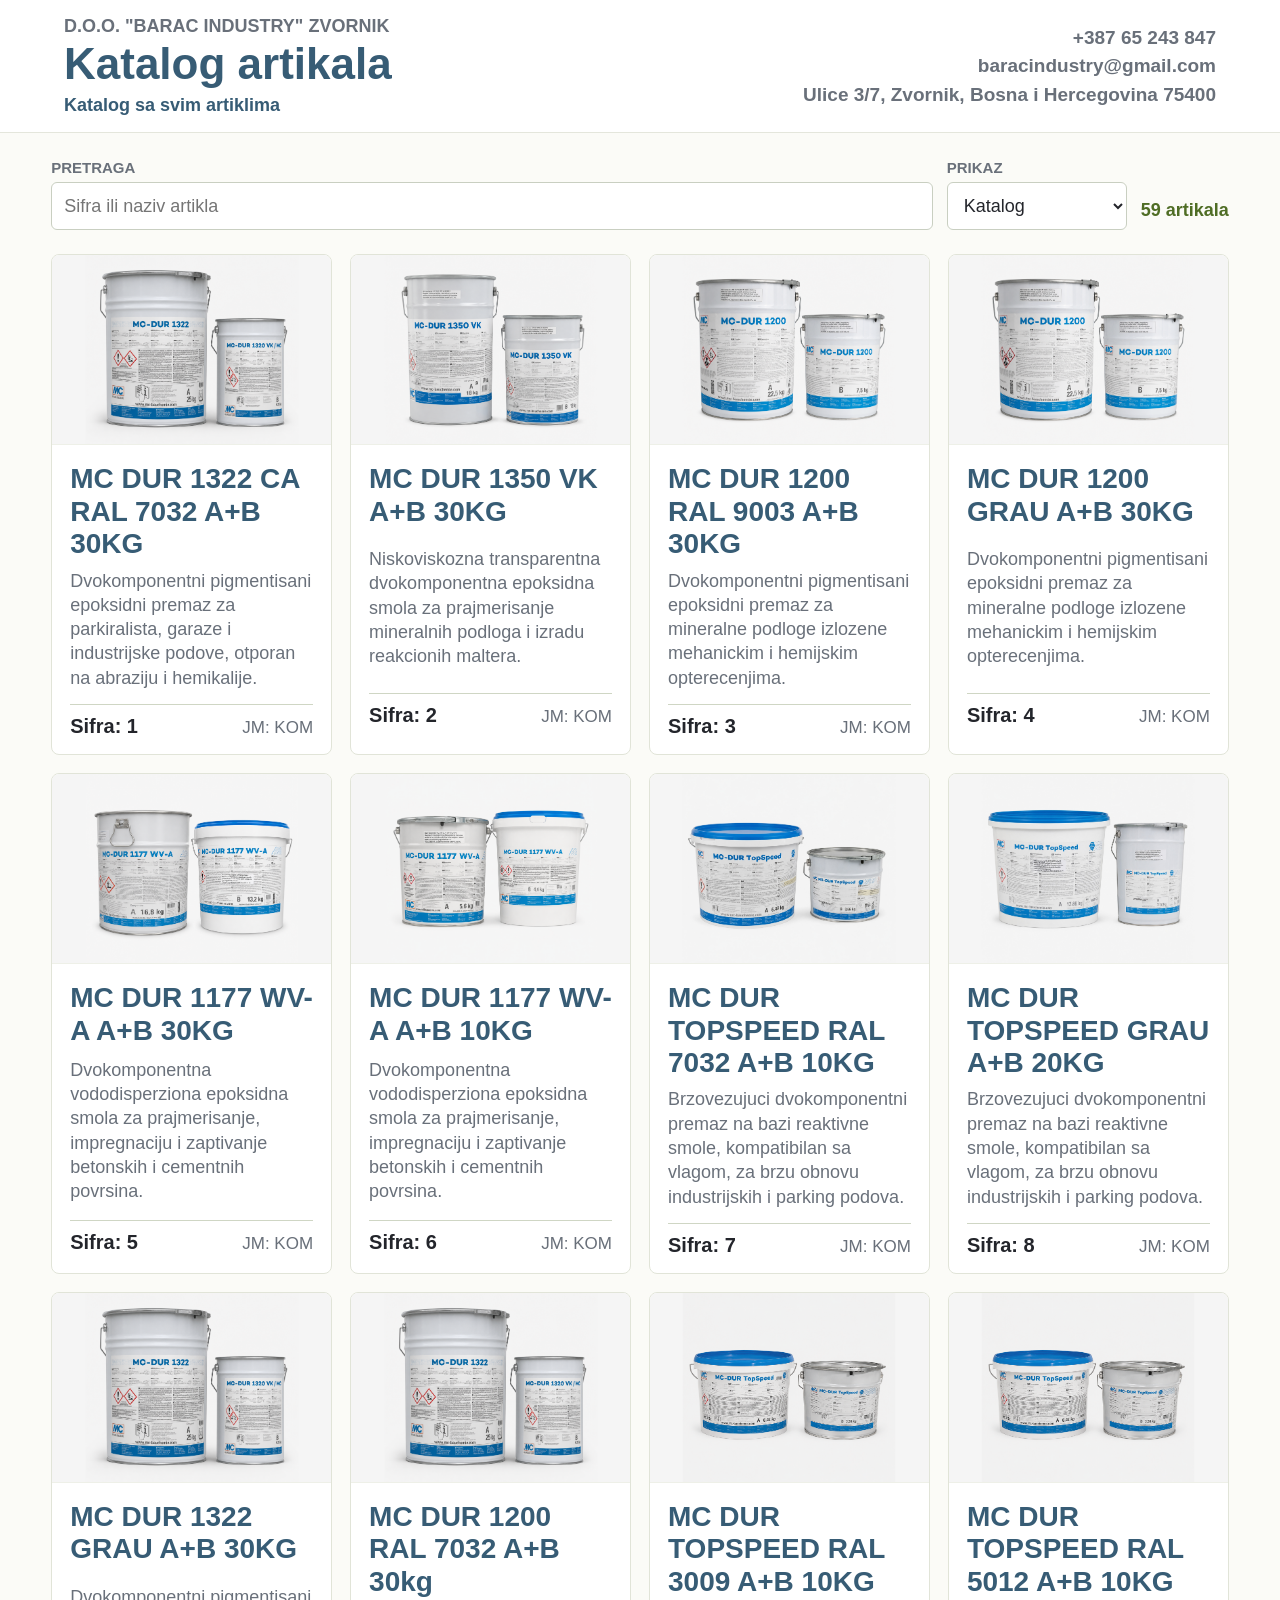
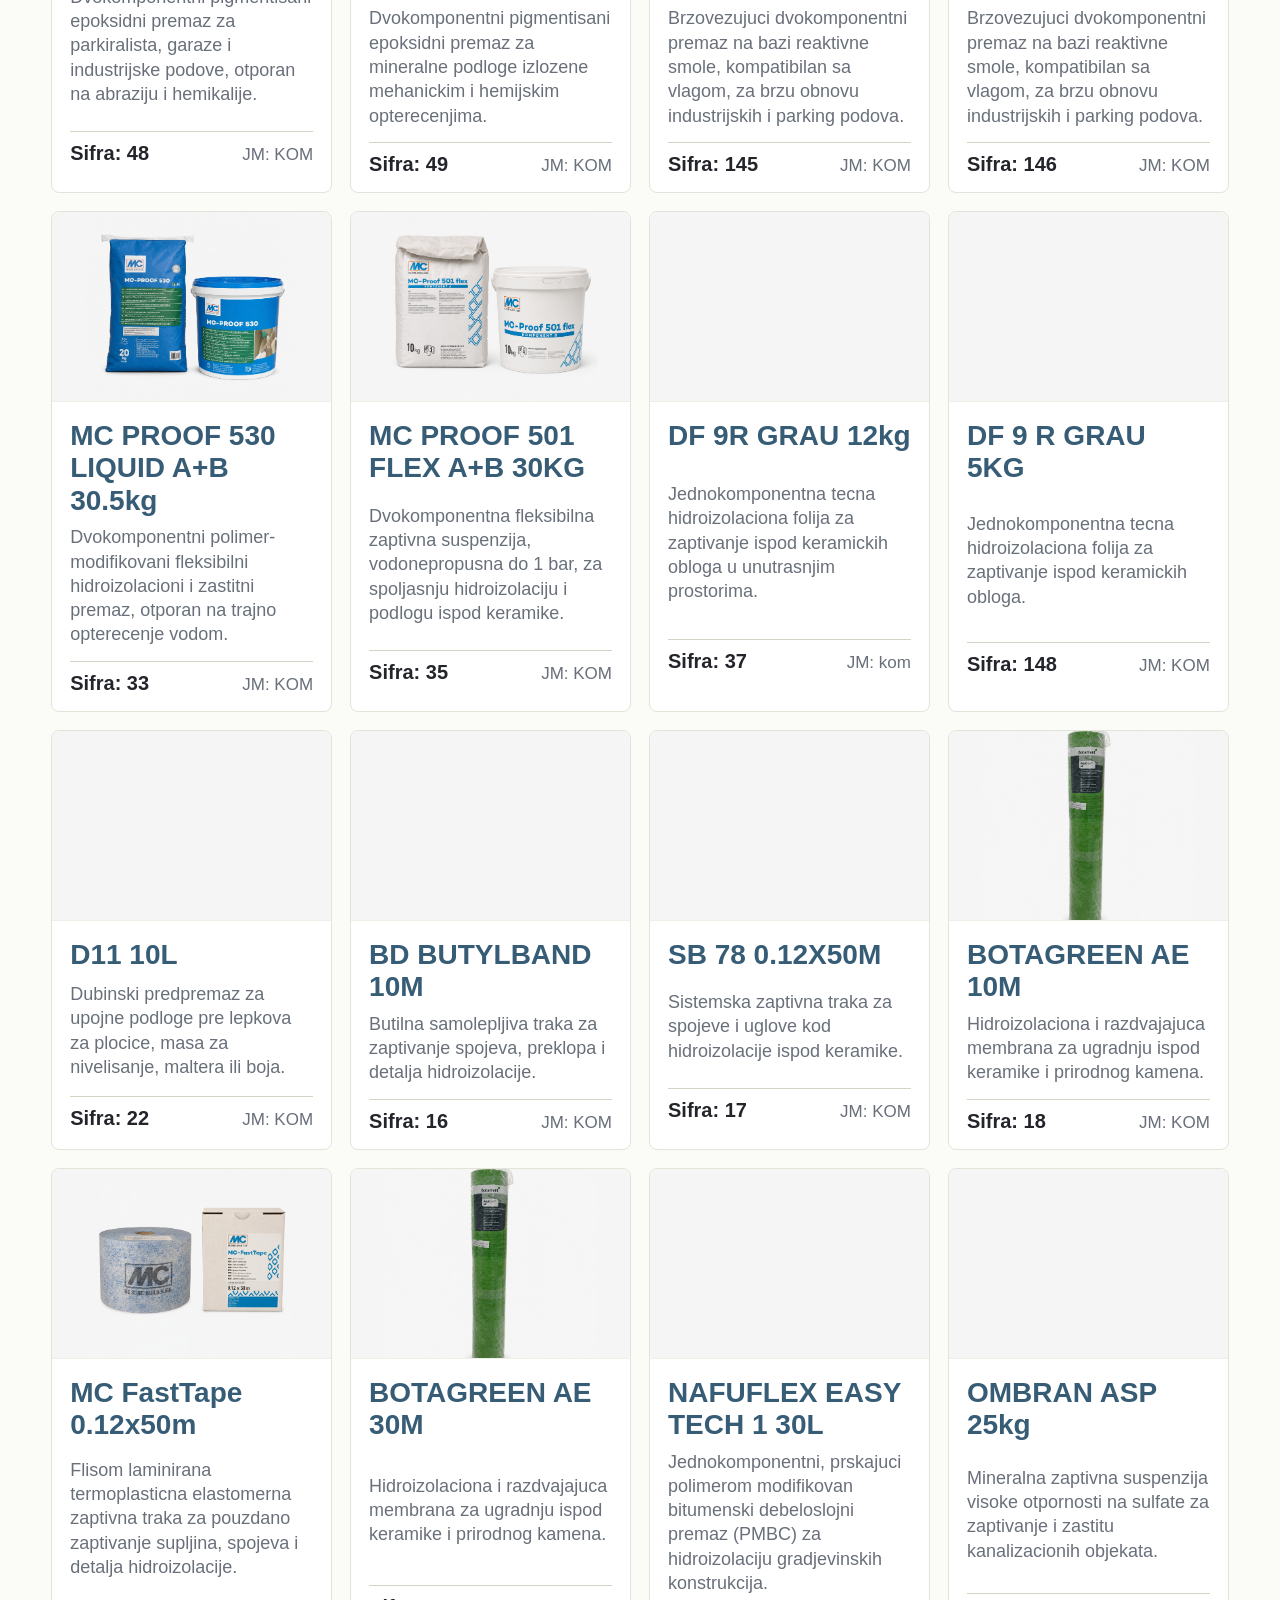
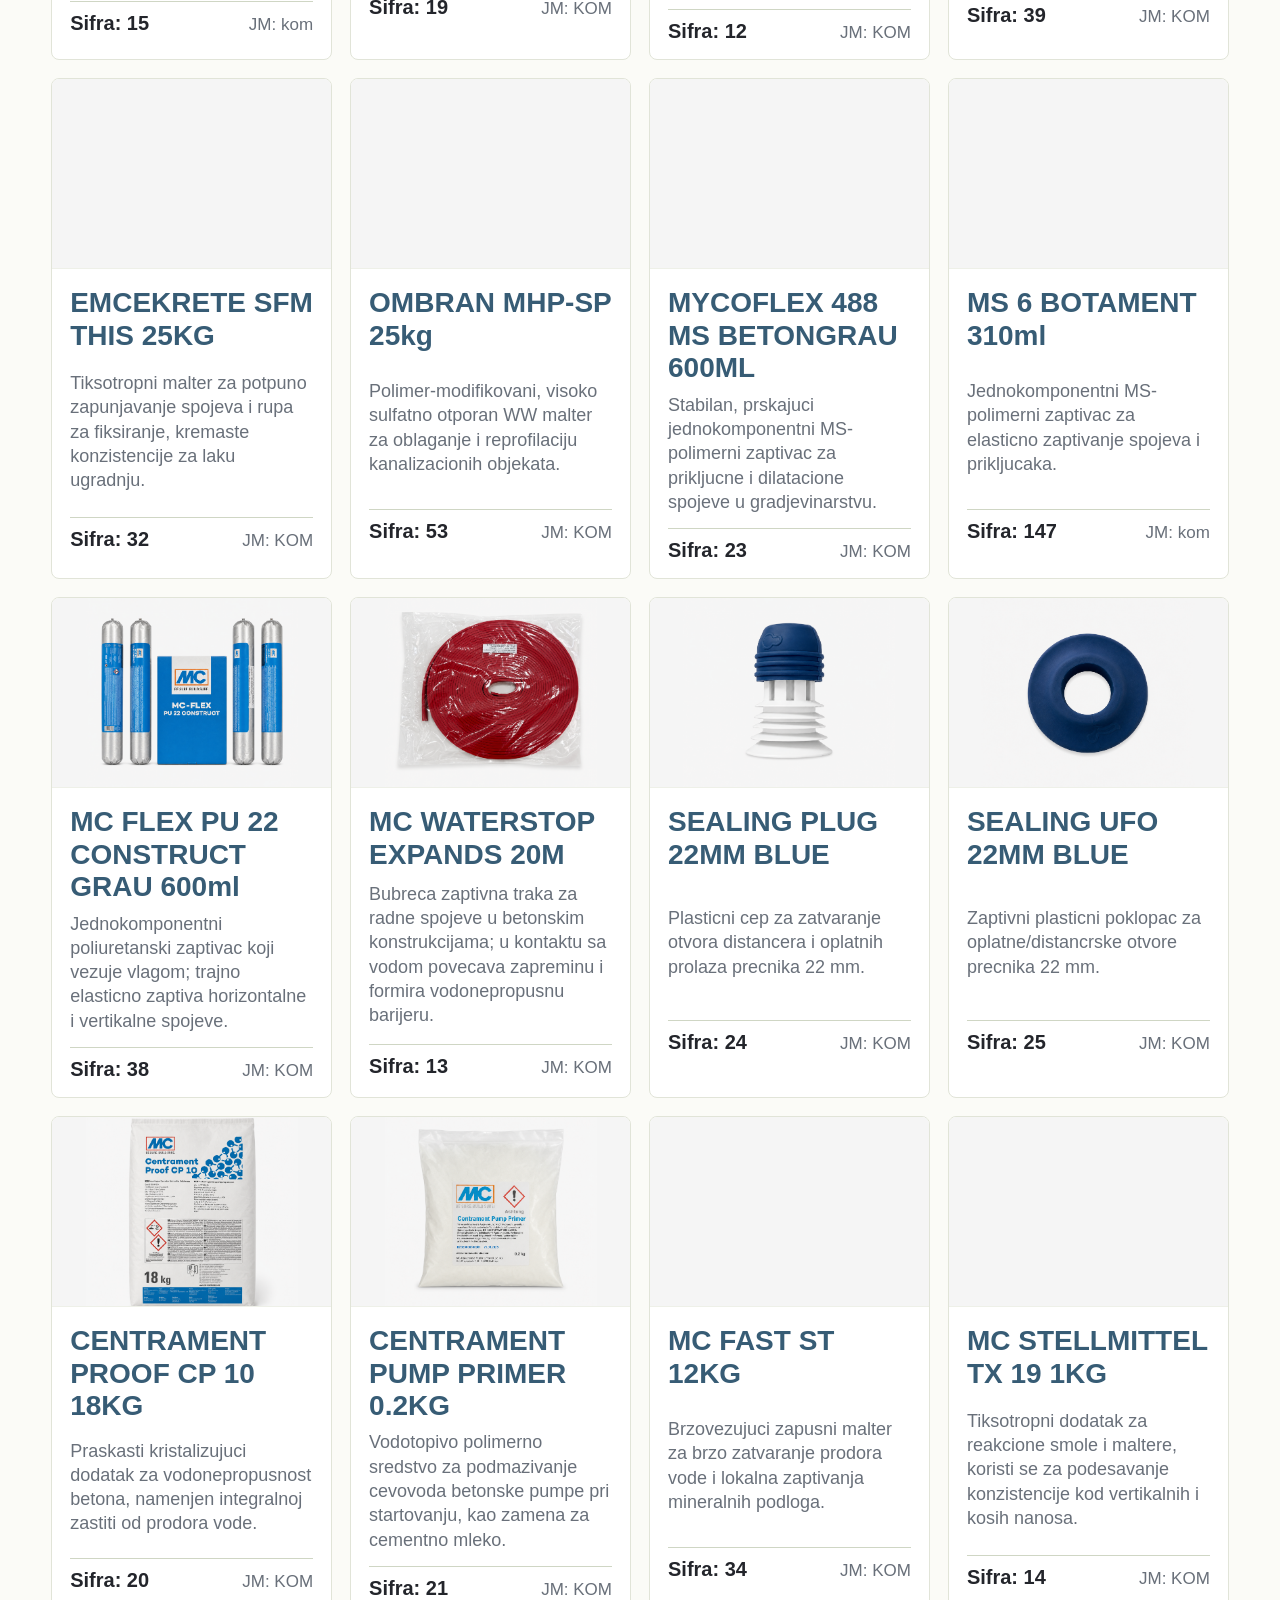
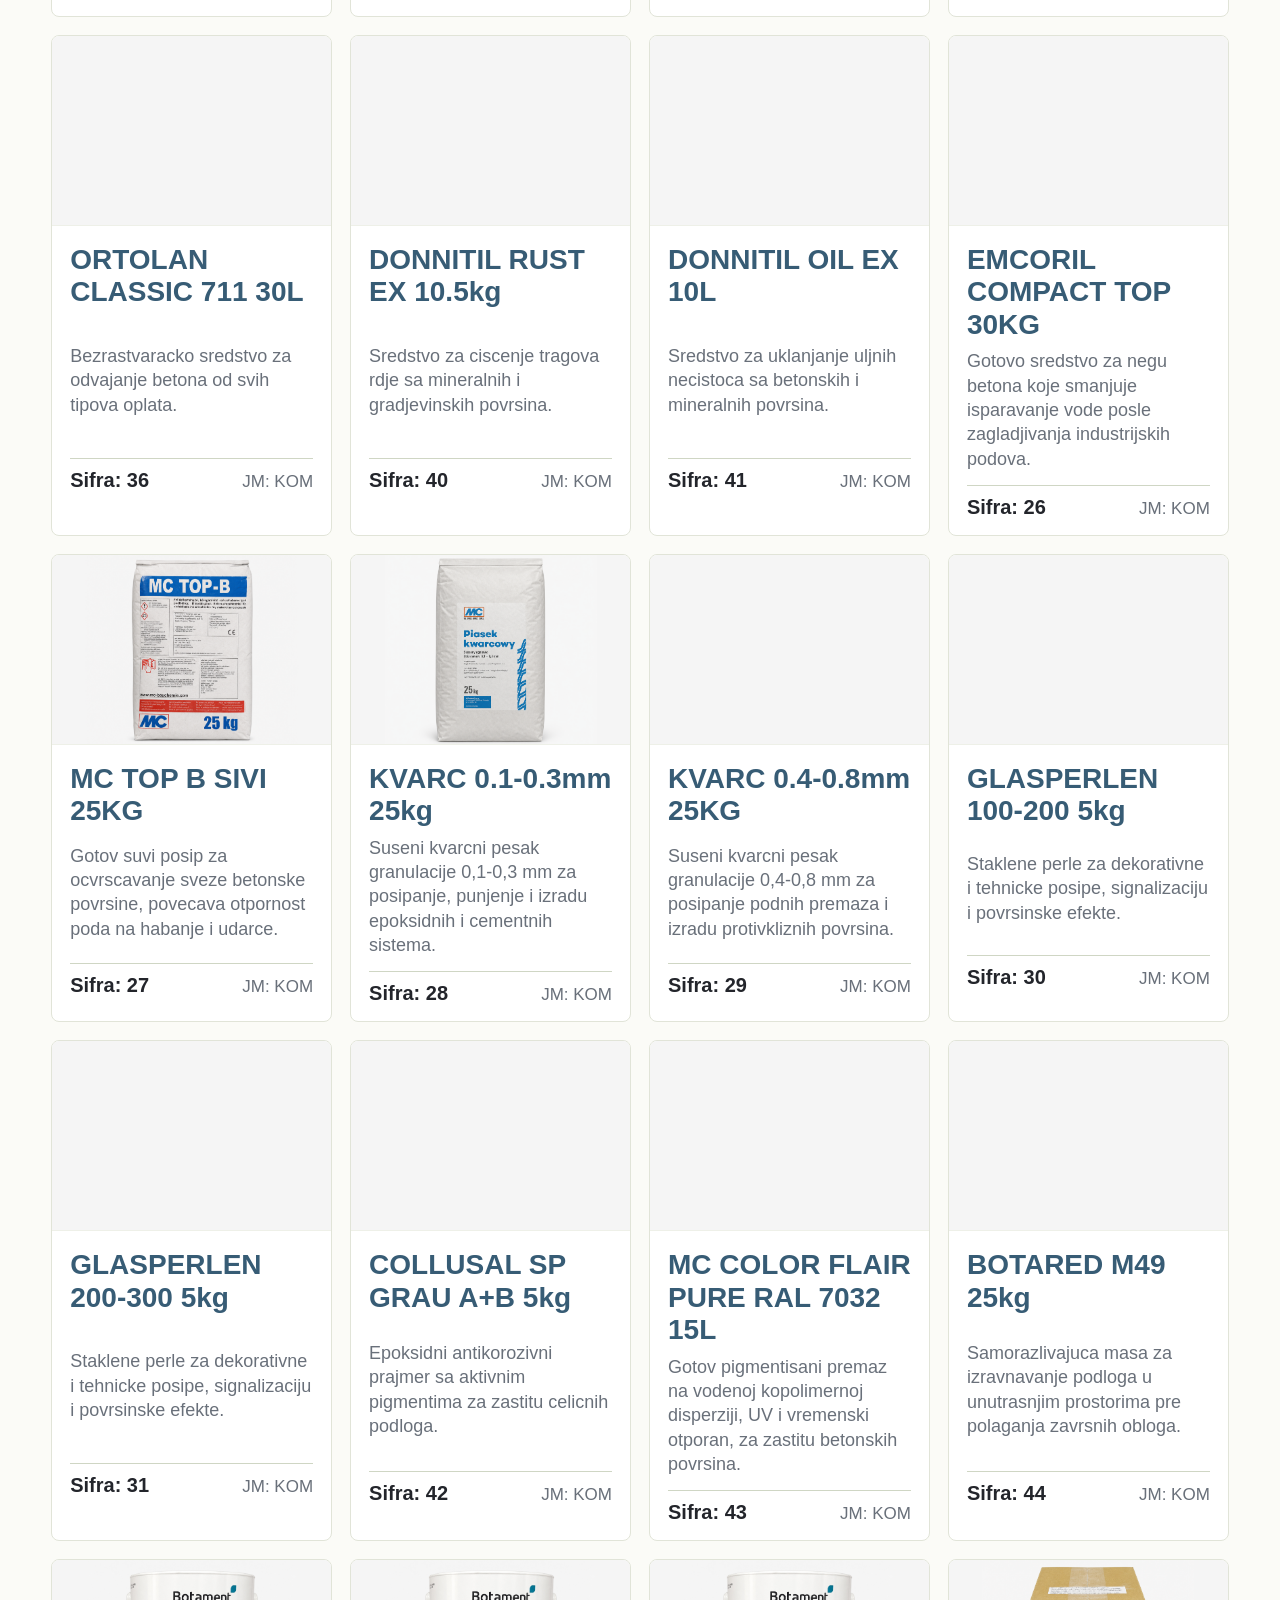
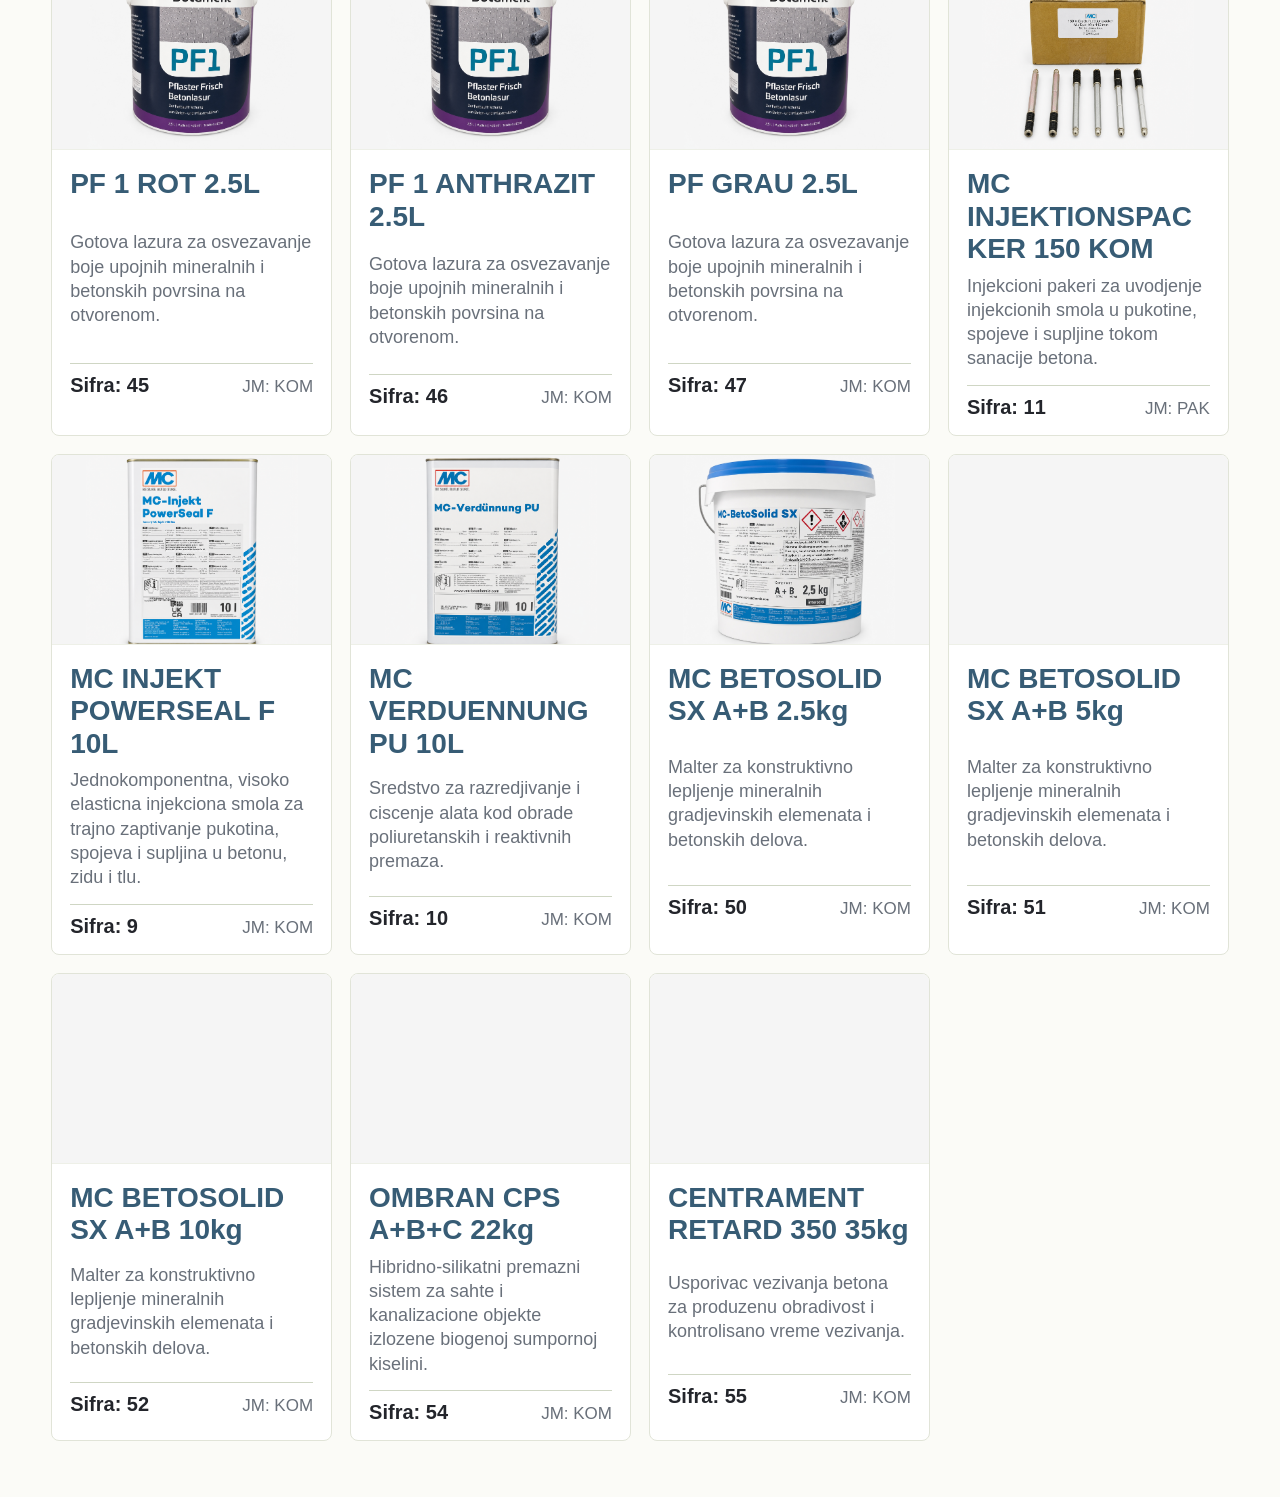
==== odabrani-artikli.html @ 626e8950 "Add selected product catalog and PDFs Co-authored-by: Copilot App <223556219+Copilot@users.noreply.g" ====
<!doctype html>
<html lang="bs">
  <head>
    <meta charset="utf-8" />
    <meta name="viewport" content="width=device-width, initial-scale=1" />
    <title>Katalog odabranih artikala</title>
    <link rel="stylesheet" href="./styles.css" />
    <script src="./products.js" defer></script>
    <script src="./app.js" defer></script>
  </head>
  <body class="catalog--selected">
    <header class="sitebar">
      <div class="brand-block">
        <p class="eyebrow">D.o.o. "Barac industry" Zvornik</p>
        <h1>Katalog artikala</h1>
        <a class="catalog-link" href="./index.html">Katalog sa svim artiklima</a>
      </div>
      <address class="contact-info" aria-label="Kontakt informacije">
        <span>+387 65 243 847</span>
        <span>baracindustry@gmail.com</span>
        <span>Ulice 3/7, Zvornik, Bosna i Hercegovina 75400</span>
      </address>
    </header>

    <main class="catalog-shell">
      <section class="toolbar" aria-label="Filter kataloga">
        <label class="search-box">
          <span>Pretraga</span>
          <input data-search type="search" placeholder="Sifra ili naziv artikla" />
        </label>
        <label class="view-box">
          <span>Prikaz</span>
          <select data-view>
            <option value="catalog">Katalog</option>
            <option value="compact">Kompaktno</option>
          </select>
        </label>
        <output data-count></output>
      </section>

      <section
        class="catalog-grid"
        data-grid
        data-codes="1,2,3,4,5,6,7,8,48,49,145,146,33,35,37,148,22,16,17,18,15,19,12,39,32,53,23,147,38,13,24,25,20,21,34,14,36,40,41,26,27,28,29,30,31,42,43,44,45,46,47,11,9,10,50,51,52,54,55"
        aria-live="polite"
      ></section>
    </main>
  </body>
</html>
---- styles.css ----
:root {
  --ink: #23252b;
  --muted: #69707a;
  --line: #cfd6c4;
  --paper: #fbfbf7;
  --surface: #ffffff;
  --green: #6e8f35;
  --green-dark: #4f6d25;
  --blue: #375c75;
  --amber: #b47b31;
  --red: #9b4f45;
  --shadow: 0 14px 40px rgba(35, 37, 43, 0.09);
}

* {
  box-sizing: border-box;
}

html {
  color: var(--ink);
  font-family: Arial, Helvetica, sans-serif;
  background: var(--paper);
}

body {
  font-size: 18px;
  margin: 0;
}

.sitebar {
  align-items: center;
  background: var(--surface);
  border-bottom: 1px solid #e4e6dc;
  display: flex;
  gap: 24px;
  justify-content: space-between;
  min-height: 96px;
  padding: 16px max(24px, 5vw);
  position: sticky;
  top: 0;
  z-index: 10;
}

.brand-block {
  min-width: 0;
}

.eyebrow {
  color: var(--muted);
  font-size: 18px;
  font-weight: 700;
  letter-spacing: 0;
  margin: 0 0 4px;
  text-transform: uppercase;
}

h1 {
  color: var(--green-dark);
  font-size: 44px;
  line-height: 1.05;
  margin: 0;
}

.catalog-link {
  color: var(--blue);
  display: inline-block;
  font-size: 18px;
  font-weight: 700;
  margin-top: 8px;
  text-decoration: none;
}

.catalog-link:hover {
  text-decoration: underline;
}

.catalog--selected h1,
.catalog--selected .product-copy h2 {
  color: var(--blue);
}

.contact-info {
  color: var(--muted);
  display: flex;
  flex-direction: column;
  font-size: 19px;
  font-style: normal;
  font-weight: 700;
  gap: 3px;
  align-items: flex-end;
  line-height: 1.35;
  min-width: min(360px, 100%);
  text-align: right;
}

.contact-info > * {
  display: block;
}

select,
input {
  border: 1px solid #c9cfc1;
  border-radius: 6px;
  color: var(--ink);
  font: inherit;
}

.catalog-shell {
  margin: 0 auto;
  max-width: 1280px;
  padding: 26px max(18px, 4vw) 56px;
}

.toolbar {
  align-items: end;
  display: grid;
  gap: 14px;
  grid-template-columns: minmax(220px, 1fr) 180px auto;
  margin-bottom: 24px;
}

.search-box,
.view-box {
  display: grid;
  gap: 6px;
}

.search-box span,
.view-box span {
  color: var(--muted);
  font-size: 15px;
  font-weight: 700;
  text-transform: uppercase;
}

input,
select {
  background: #fff;
  min-height: 48px;
  padding: 0 12px;
}

output {
  color: var(--green-dark);
  font-weight: 700;
  min-height: 42px;
  padding: 12px 0 0;
  text-align: right;
}

.catalog-grid {
  display: grid;
  gap: 18px;
  grid-template-columns: repeat(auto-fit, minmax(280px, 1fr));
}

.product-card {
  background: var(--surface);
  border: 1px solid #e1e4d8;
  border-radius: 8px;
  display: grid;
  grid-template-rows: 190px 1fr;
  min-height: 372px;
  overflow: hidden;
}

.product-image {
  align-items: center;
  background:
    linear-gradient(135deg, rgba(110, 143, 53, 0.16), rgba(55, 92, 117, 0.14)),
    repeating-linear-gradient(0deg, #f8f8f2 0, #f8f8f2 12px, #eef1e8 13px, #eef1e8 14px);
  --product-image-max-height: 166px;
  block-size: 190px;
  display: grid;
  justify-items: center;
  min-block-size: 0;
  overflow: hidden;
  padding: 12px;
  position: relative;
}

.product-card--tools .product-image {
  background:
    linear-gradient(135deg, rgba(180, 123, 49, 0.18), rgba(110, 143, 53, 0.12)),
    repeating-linear-gradient(90deg, #f8f8f2 0, #f8f8f2 16px, #eef1e8 17px, #eef1e8 18px);
}

.product-card--coatings .product-image {
  background:
    linear-gradient(135deg, rgba(55, 92, 117, 0.18), rgba(155, 79, 69, 0.13)),
    repeating-linear-gradient(0deg, #f8f8f2 0, #f8f8f2 12px, #eef1e8 13px, #eef1e8 14px);
}

.product-card--services .product-image {
  background:
    linear-gradient(135deg, rgba(155, 79, 69, 0.16), rgba(180, 123, 49, 0.16)),
    repeating-linear-gradient(90deg, #f8f8f2 0, #f8f8f2 16px, #eef1e8 17px, #eef1e8 18px);
}

.product-card .product-image--filled {
  background: #f5f5f5;
  border-bottom: 1px solid #eef0e8;
}

.product-card .product-image--empty {
  align-content: center;
  background: #f6f7f1;
  border-bottom: 1px solid #eef0e8;
  gap: 10px;
  grid-template-rows: auto auto;
}

.product-image img {
  display: block;
  height: auto;
  max-height: var(--product-image-max-height);
  max-width: 100%;
  object-fit: contain;
  object-position: center;
  transform: scale(1.28);
  width: auto;
}

.placeholder-mark {
  align-items: center;
  background: #fff;
  border: 1px solid #d7dccf;
  border-radius: 6px;
  color: var(--muted);
  display: flex;
  font-size: 19px;
  font-weight: 700;
  height: 52px;
  justify-content: center;
  width: 72px;
}

.placeholder-caption {
  color: var(--muted);
  font-size: 14px;
  font-weight: 700;
  text-transform: uppercase;
}

.product-copy {
  display: grid;
  gap: 8px;
  min-width: 0;
  padding: 18px 18px 16px;
}

.product-copy h2 {
  color: var(--green-dark);
  font-size: 28px;
  line-height: 1.16;
  margin: 0;
  overflow-wrap: anywhere;
}

.description {
  color: var(--muted);
  font-size: 18px;
  line-height: 1.35;
  margin: 0;
}

.meta-line {
  align-items: baseline;
  border-top: 1px solid var(--line);
  display: flex;
  gap: 12px;
  justify-content: space-between;
  margin-top: 6px;
  padding-top: 10px;
}

.meta-line strong {
  font-size: 20px;
}

.meta-line span {
  color: var(--muted);
  font-size: 17px;
}

.catalog-grid[data-view="compact"] {
  grid-template-columns: repeat(auto-fit, minmax(260px, 1fr));
}

.catalog-grid[data-view="compact"] .product-card {
  grid-template-columns: 92px minmax(0, 1fr);
  grid-template-rows: auto;
  min-height: 148px;
}

.catalog-grid[data-view="compact"] .product-image {
  --product-image-max-height: 132px;
  block-size: 148px;
  inline-size: 92px;
  min-block-size: 0;
  min-height: 0;
  padding: 8px;
}

.catalog-grid[data-view="compact"] .placeholder-mark {
  font-size: 14px;
  height: 36px;
  width: 52px;
}

.catalog-grid[data-view="compact"] .placeholder-caption {
  display: none;
}

@media (max-width: 720px) {
  .sitebar {
    align-items: stretch;
    flex-direction: column;
    gap: 8px;
  }

  .contact-info {
    align-items: flex-start;
    gap: 2px;
    min-width: 0;
    text-align: left;
  }

  .toolbar {
    grid-template-columns: 1fr;
  }

  output {
    text-align: left;
  }
}

@page {
  size: A4 portrait;
  margin: 12mm;
}

@media print {
  .sitebar {
    align-items: start;
    display: grid;
    gap: 8mm;
    grid-template-columns: minmax(0, 1fr) minmax(0, 1fr);
    min-height: 0;
    padding: 0 0 6mm;
    position: static;
    break-inside: avoid;
    page-break-inside: avoid;
  }

  .eyebrow,
  .contact-info {
    font-size: 11pt;
  }

  h1 {
    font-size: 24pt;
  }

  .catalog-link {
    display: none;
  }

  .contact-info {
    align-items: flex-end;
    min-width: 0;
  }

  .catalog-shell {
    max-width: none;
    padding: 0;
  }

  .toolbar {
    display: none;
  }

  .catalog-grid {
    display: grid;
    gap: 4mm;
    grid-template-columns: repeat(2, minmax(0, 1fr));
    align-items: start;
    margin-top: 5mm;
  }

  .product-card {
    break-inside: avoid;
    display: grid;
    grid-template-columns: minmax(0, 1fr);
    grid-template-rows: 28mm auto;
    min-height: 0;
    page-break-inside: avoid;
  }

  .product-image {
    --product-image-max-height: 25mm;
    block-size: 28mm;
    padding: 2mm;
  }

  .product-copy {
    gap: 1.5mm;
    padding: 2mm;
  }

  .product-copy h2 {
    font-size: 11pt;
  }

  .description {
    font-size: 9pt;
  }

  .meta-line {
    margin-top: 1mm;
    padding-top: 1.5mm;
  }

  .meta-line strong,
  .meta-line span {
    font-size: 9pt;
  }
}
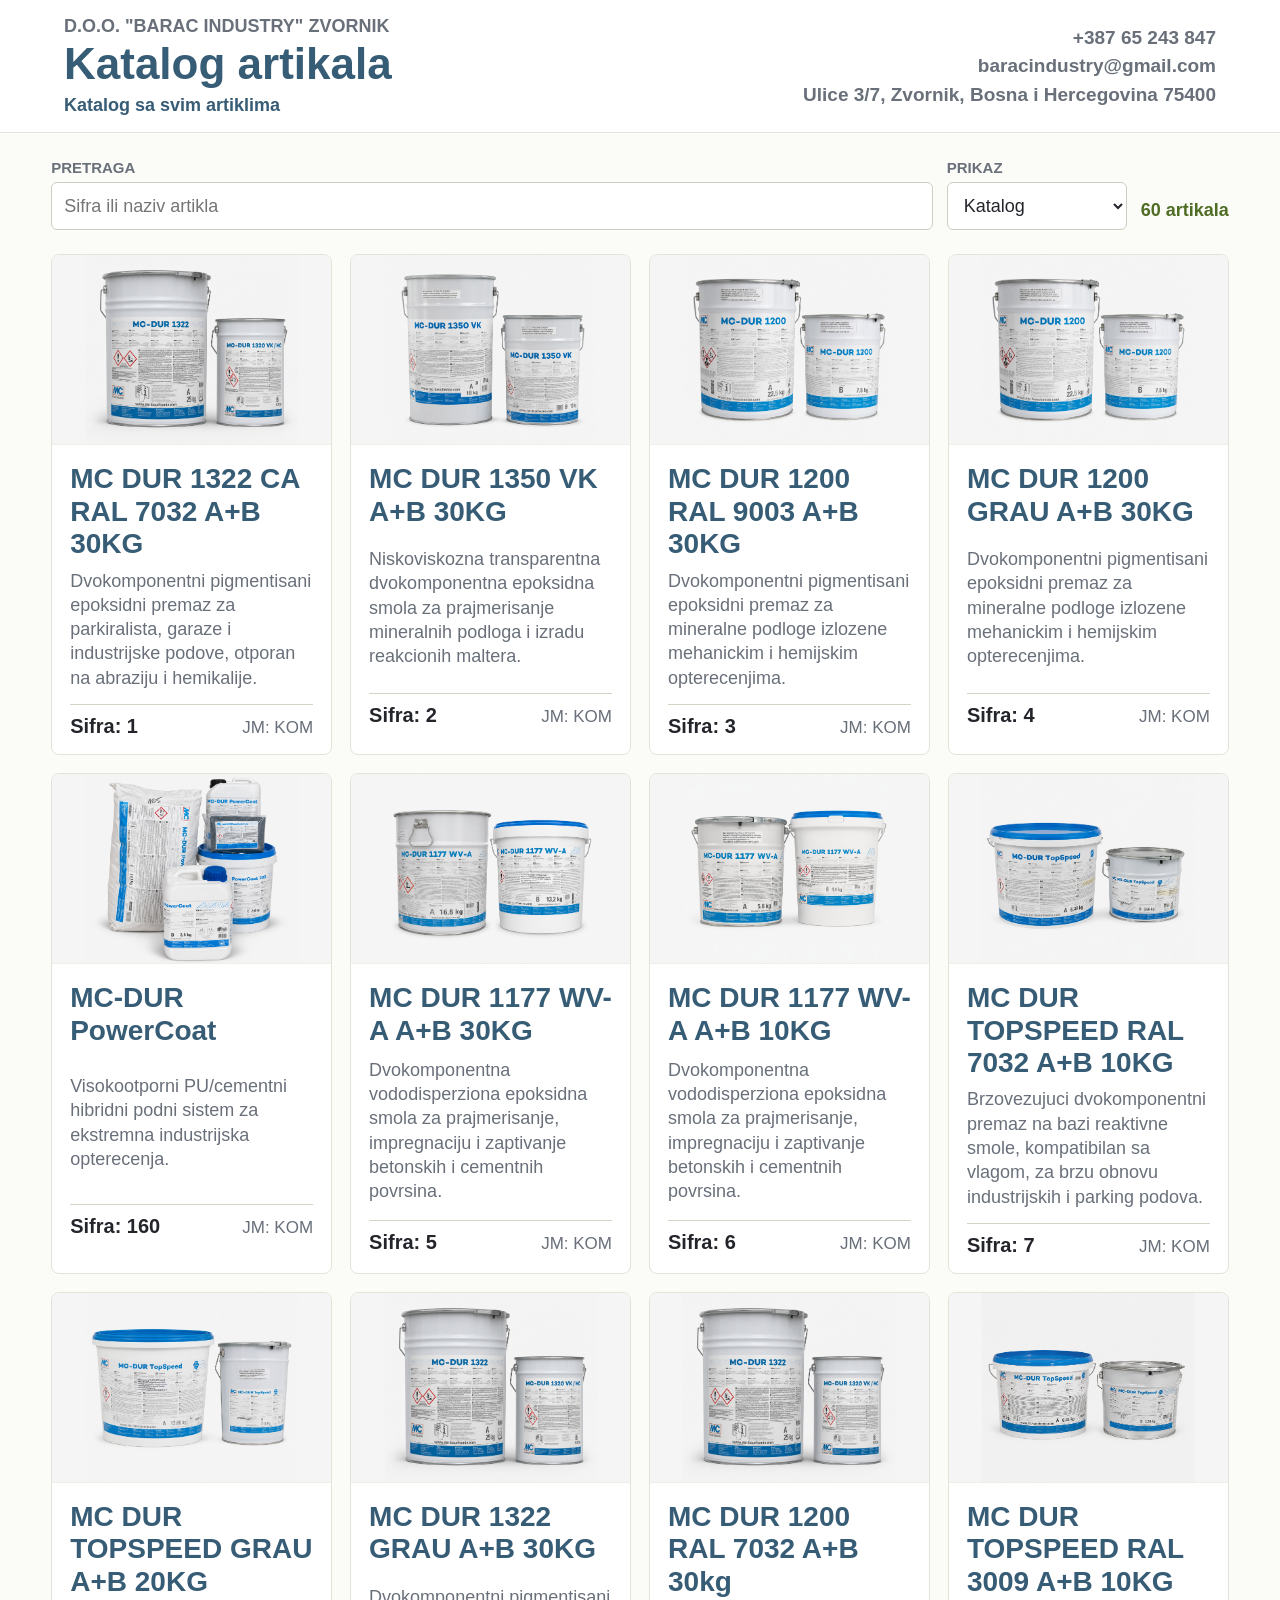
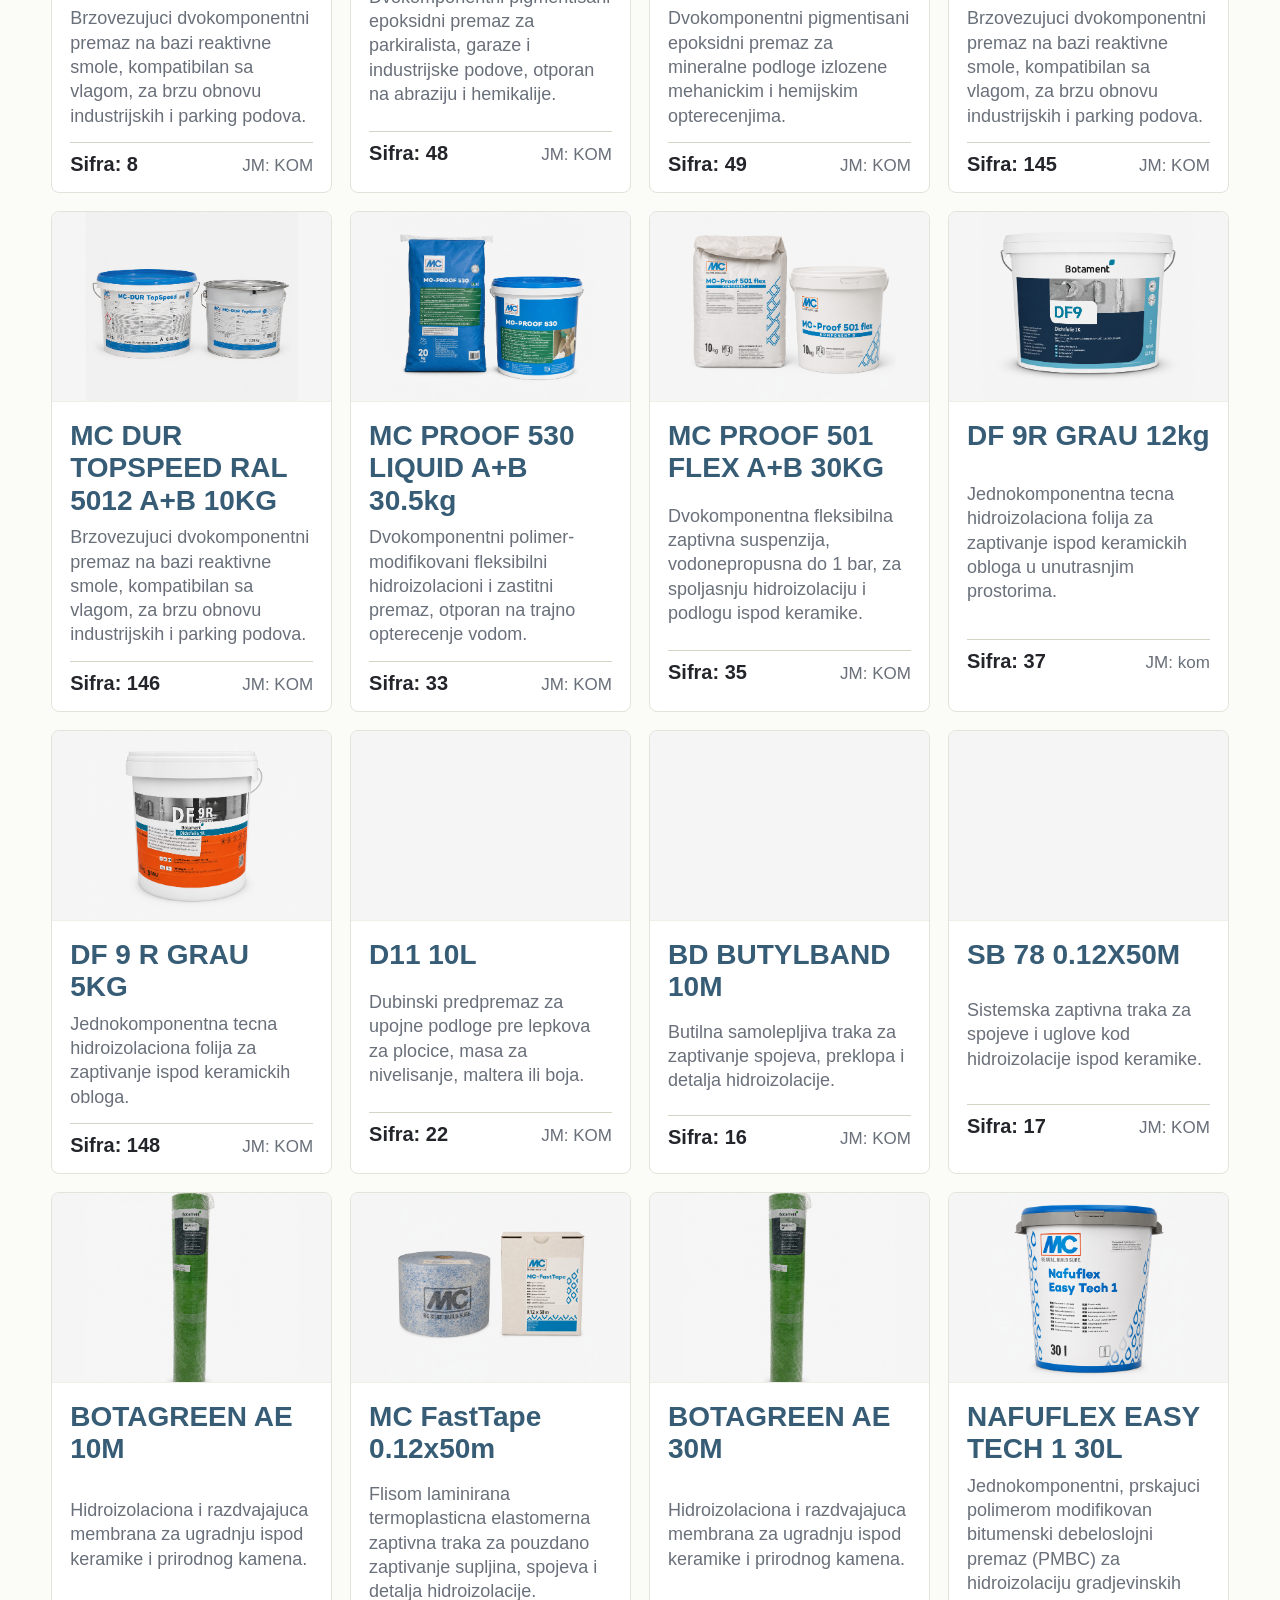
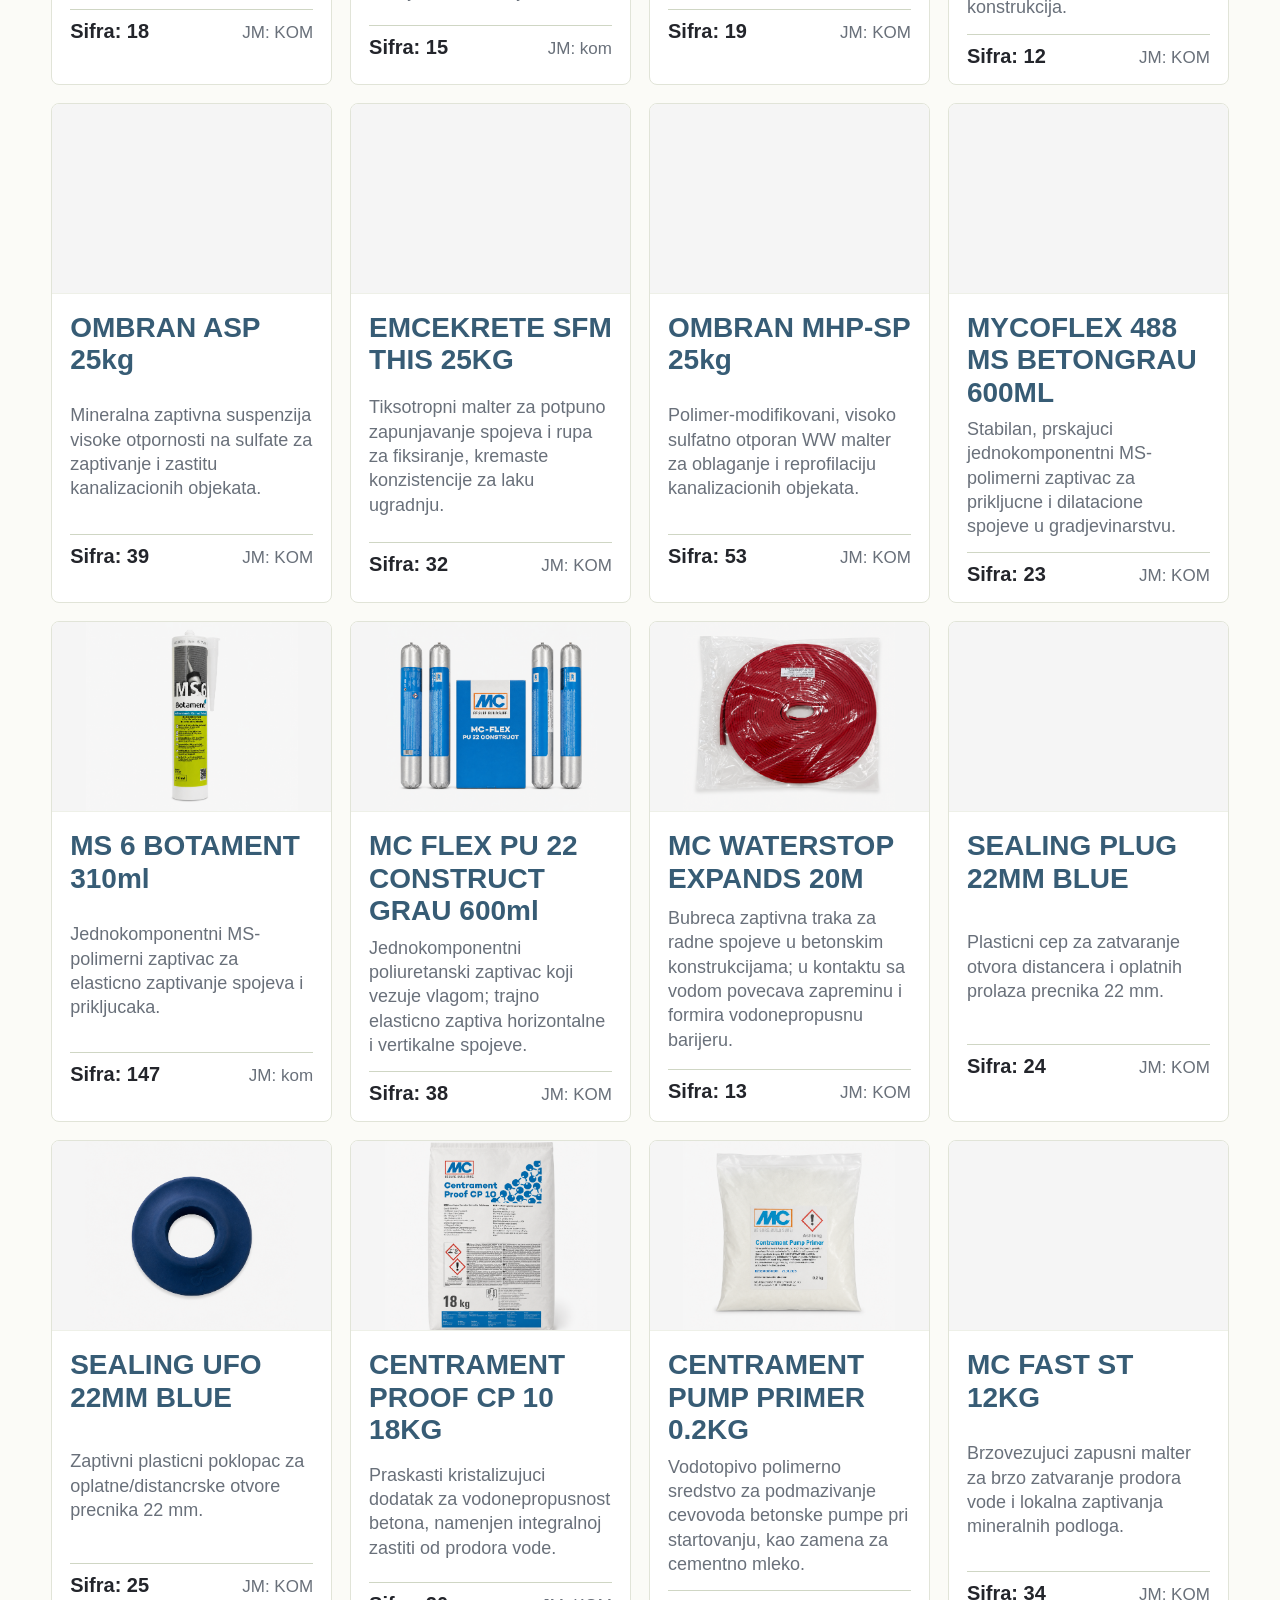
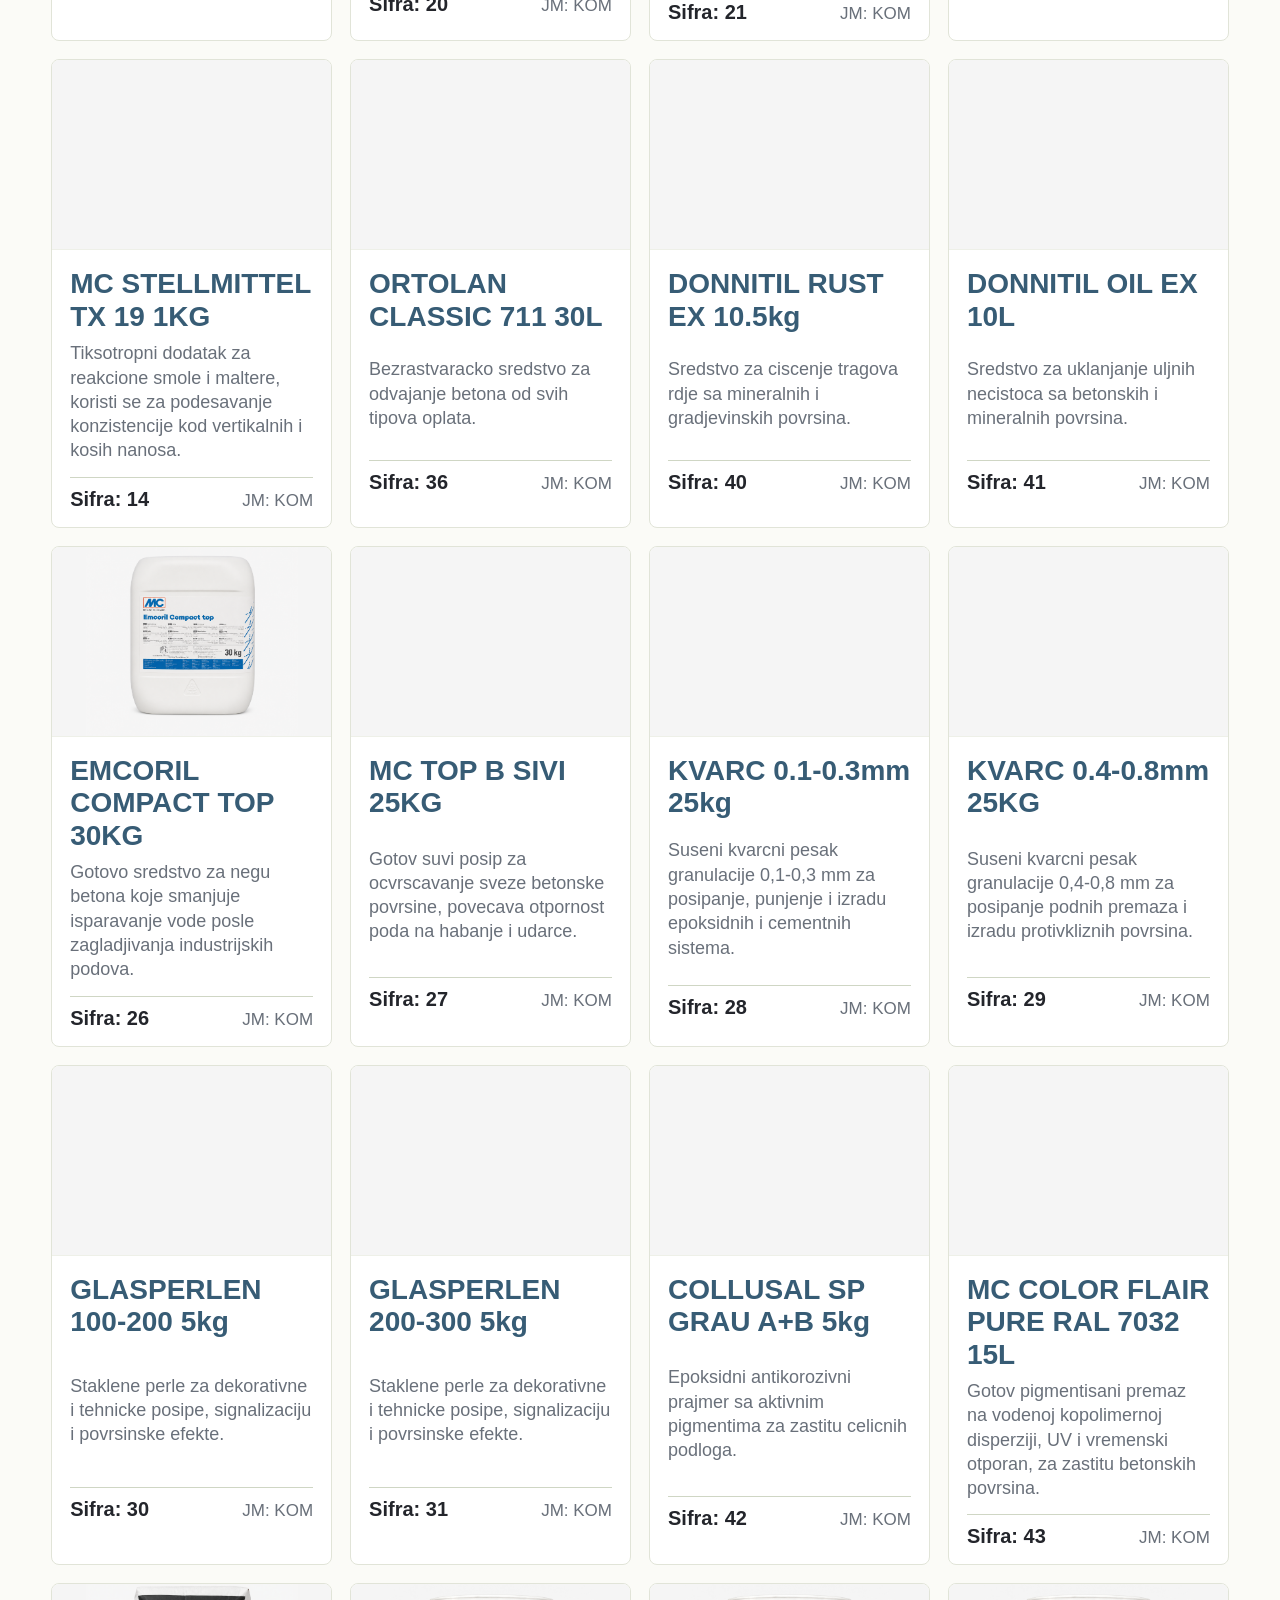
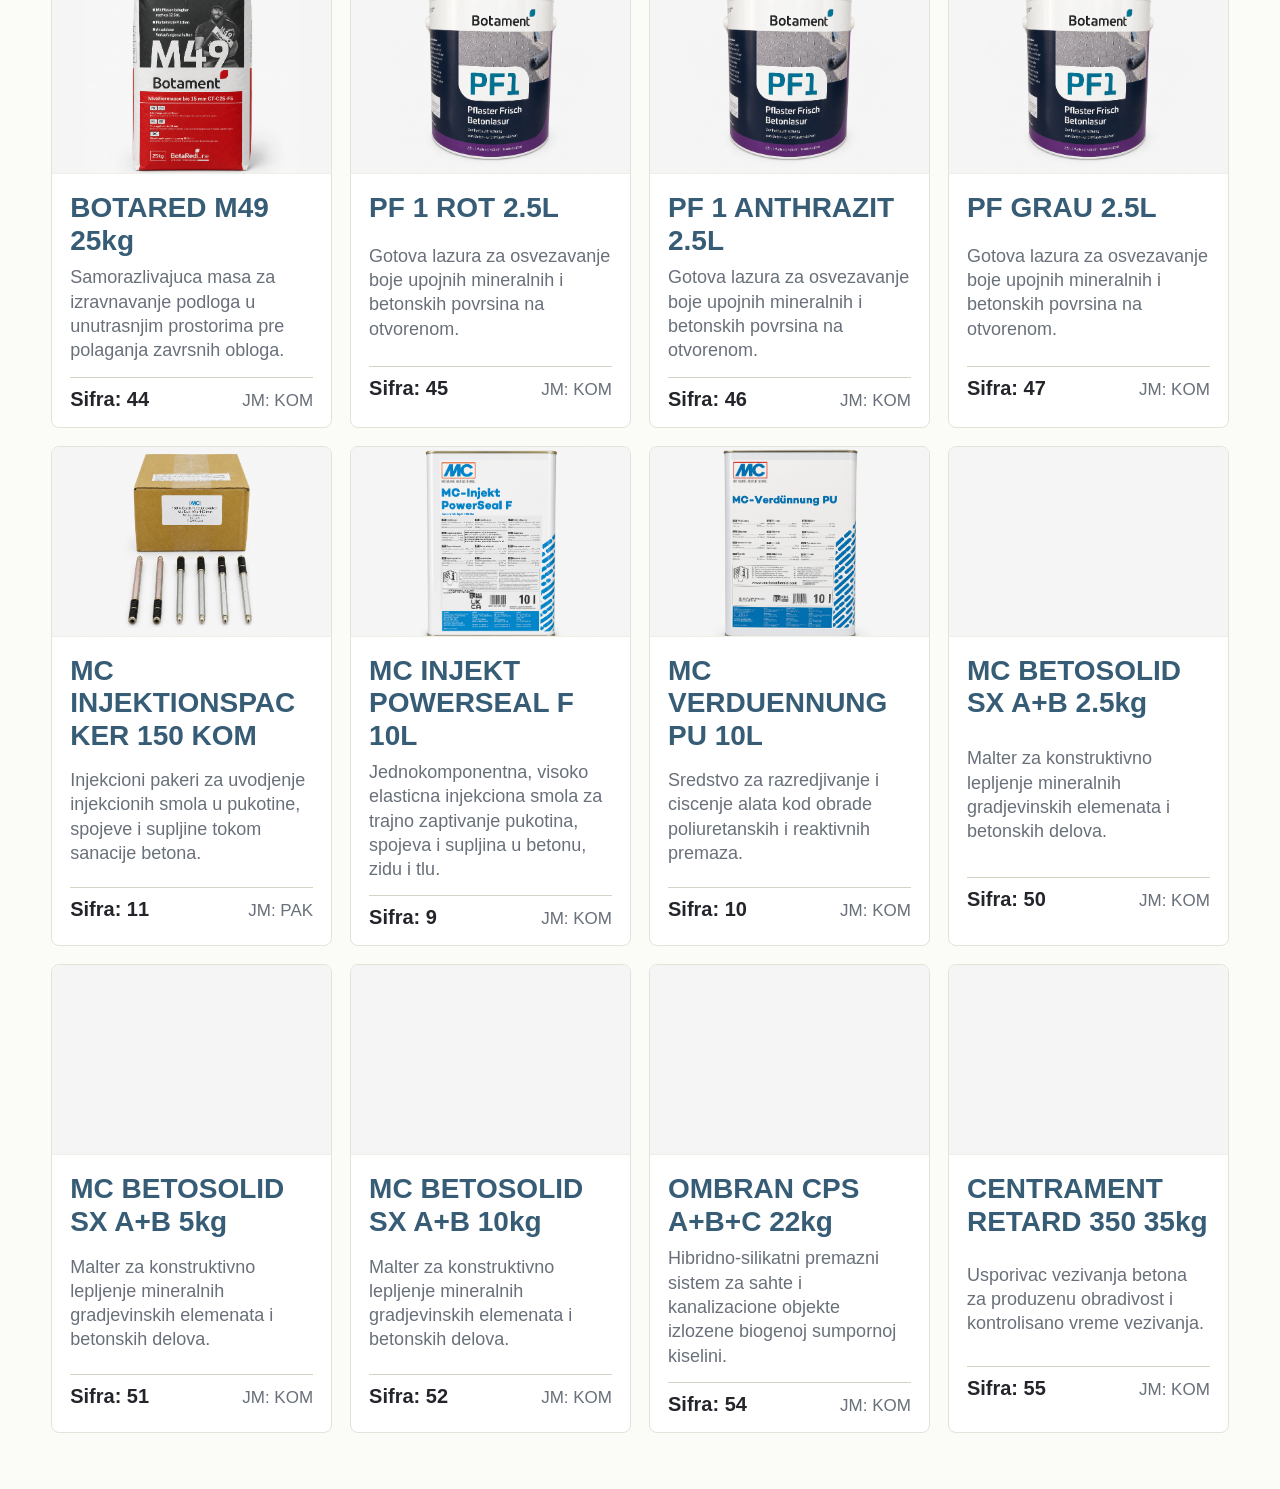
==== commit 0e181ba9: "Add PowerCoat product and update catalog PDF Co-authored-by: Copilot App <223556219+Copilot@users.no" ====
--- a/odabrani-artikli.html
+++ b/odabrani-artikli.html
@@ -41,7 +41,7 @@
       <section
         class="catalog-grid"
         data-grid
-        data-codes="1,2,3,4,5,6,7,8,48,49,145,146,33,35,37,148,22,16,17,18,15,19,12,39,32,53,23,147,38,13,24,25,20,21,34,14,36,40,41,26,27,28,29,30,31,42,43,44,45,46,47,11,9,10,50,51,52,54,55"
+        data-codes="1,2,3,4,160,5,6,7,8,48,49,145,146,33,35,37,148,22,16,17,18,15,19,12,39,32,53,23,147,38,13,24,25,20,21,34,14,36,40,41,26,27,28,29,30,31,42,43,44,45,46,47,11,9,10,50,51,52,54,55"
         aria-live="polite"
       ></section>
     </main>
--- a/styles.css
+++ b/styles.css
@@ -341,6 +341,21 @@
 }
 
 @media print {
+  html,
+  body {
+    background: #fff !important;
+  }
+
+  .pdf-cover-page {
+    background: #fff !important;
+    box-sizing: border-box;
+    min-height: 273mm;
+  }
+
+  .catalog-shell {
+    background: var(--paper) !important;
+  }
+
   .sitebar {
     align-items: start;
     display: grid;
